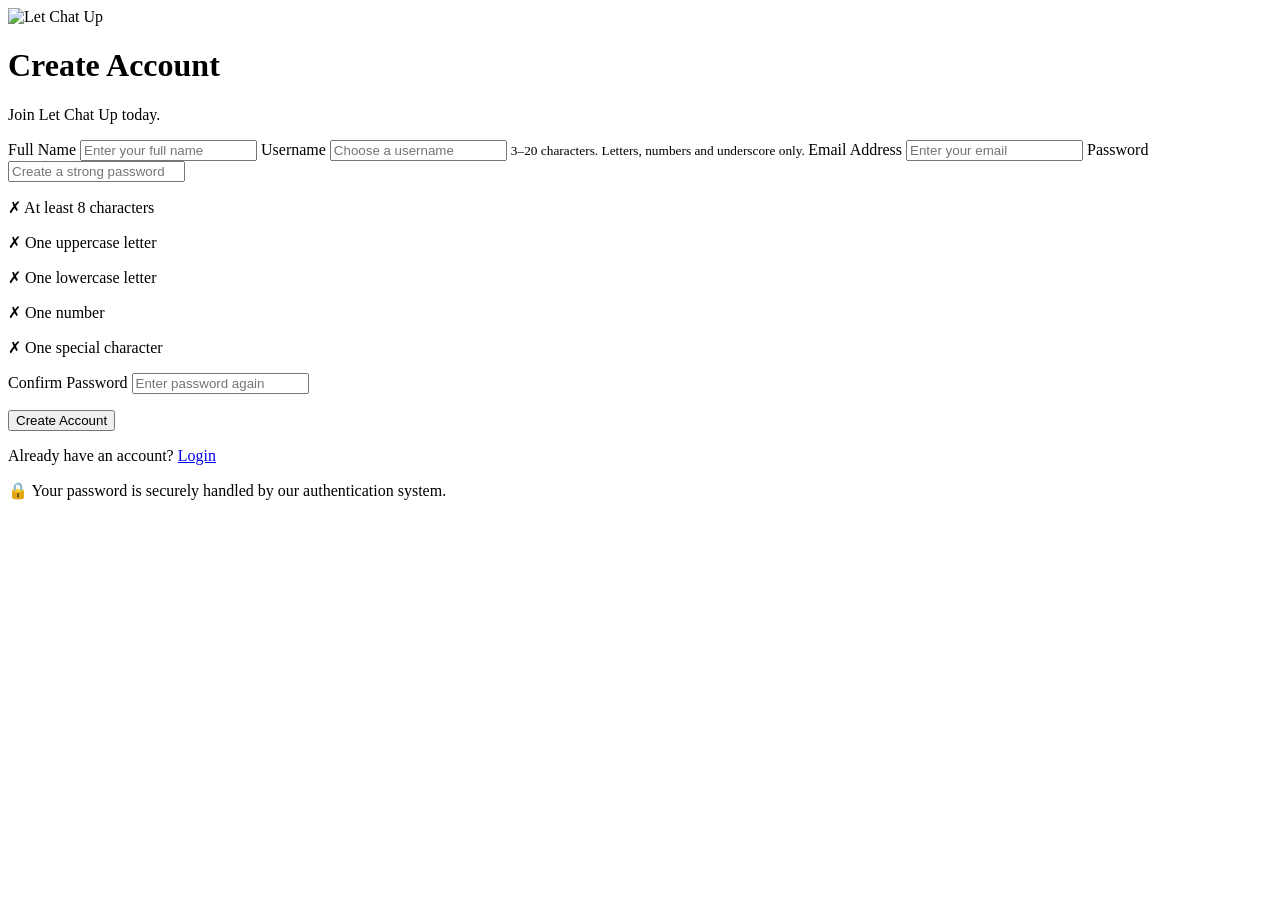
==== register.html @ 82f8b3ab "Create register.html" ====
<!DOCTYPE html>
<html lang="en">
<head>
    <meta charset="UTF-8">
    <meta name="viewport" content="width=device-width, initial-scale=1.0">

    <title>Create Account - Let Chat Up</title>

    <link rel="stylesheet" href="css/style.css">
</head>

<body>

    <main class="auth-page">

        <div class="auth-card">

            <img
                src="image/let-chat-up.png"
                alt="Let Chat Up"
                class="small-logo"
            >

            <h1>Create Account</h1>

            <p class="auth-subtitle">
                Join Let Chat Up today.
            </p>

            <form id="registerForm">

                <label for="fullName">
                    Full Name
                </label>

                <input
                    type="text"
                    id="fullName"
                    placeholder="Enter your full name"
                    autocomplete="name"
                    required
                >

                <label for="username">
                    Username
                </label>

                <input
                    type="text"
                    id="username"
                    placeholder="Choose a username"
                    autocomplete="username"
                    minlength="3"
                    required
                >

                <small>
                    3–20 characters. Letters, numbers and underscore only.
                </small>

                <label for="email">
                    Email Address
                </label>

                <input
                    type="email"
                    id="email"
                    placeholder="Enter your email"
                    autocomplete="email"
                    required
                >

                <label for="password">
                    Password
                </label>

                <input
                    type="password"
                    id="password"
                    placeholder="Create a strong password"
                    autocomplete="new-password"
                    required
                >

                <div id="passwordRequirements">

                    <p id="length">✗ At least 8 characters</p>

                    <p id="uppercase">✗ One uppercase letter</p>

                    <p id="lowercase">✗ One lowercase letter</p>

                    <p id="number">✗ One number</p>

                    <p id="special">✗ One special character</p>

                </div>

                <label for="confirmPassword">
                    Confirm Password
                </label>

                <input
                    type="password"
                    id="confirmPassword"
                    placeholder="Enter password again"
                    autocomplete="new-password"
                    required
                >

                <p id="passwordMessage"></p>

                <button
                    type="submit"
                    id="registerButton"
                >
                    Create Account
                </button>

                <p id="registerMessage"></p>

            </form>

            <p class="switch-page">
                Already have an account?
                <a href="login.html">Login</a>
            </p>

            <p class="security-note">
                🔒 Your password is securely handled by
                our authentication system.
            </p>

        </div>

    </main>

    <script type="module" src="js/register.js"></script>

</body>
</html>
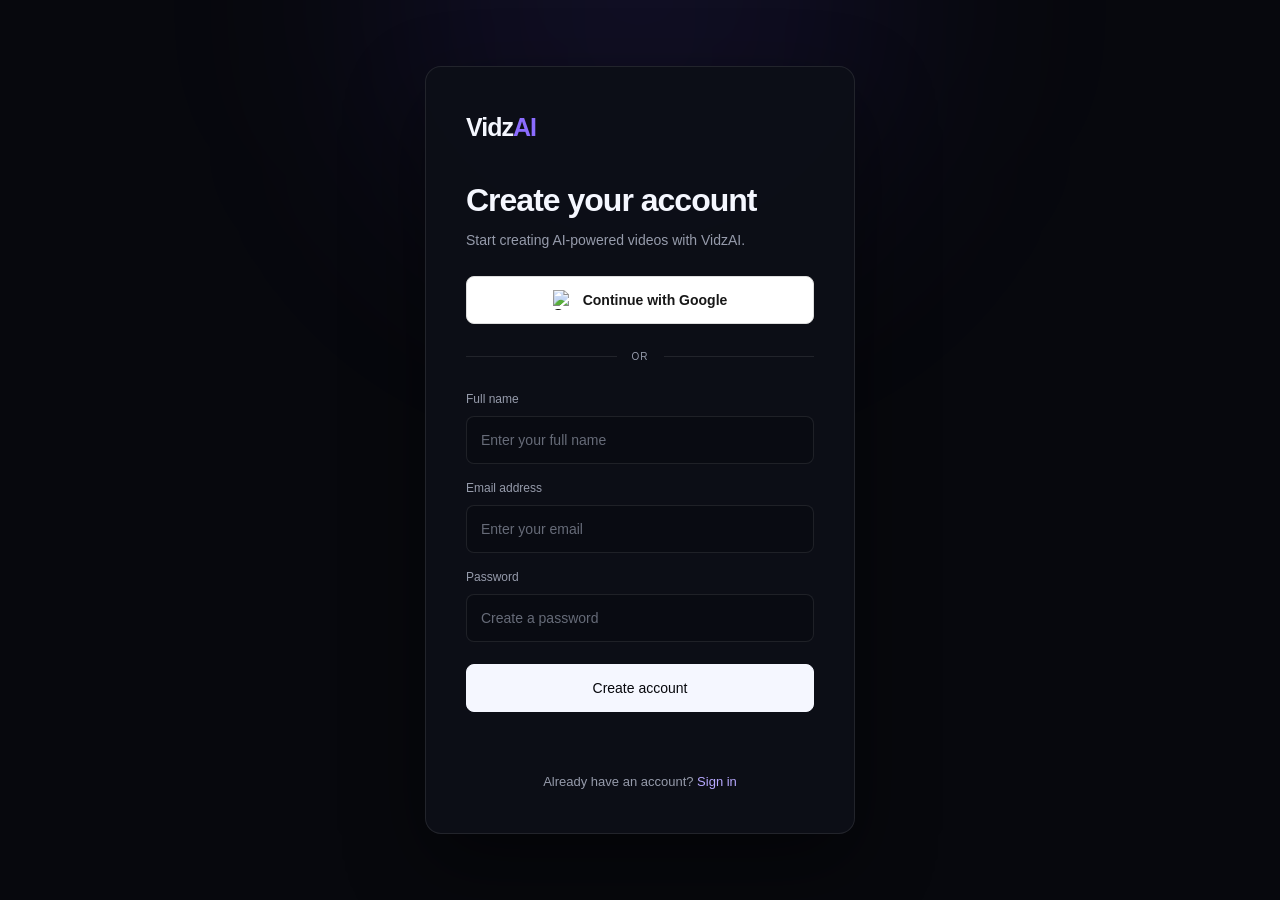
==== commit b429d0ba: "Update register.html" ====
--- a/register.html
+++ b/register.html
@@ -4,7 +4,7 @@
     <meta charset="UTF-8">
     <meta name="viewport" content="width=device-width, initial-scale=1.0">
 
-    <title>Create Account - Let Chat Up</title>
+    <title>Create Account — VidzAI</title>
 
     <link rel="stylesheet" href="css/style.css">
 </head>
@@ -15,60 +15,62 @@
 
         <div class="auth-card">
 
-            <img
-                src="image/let-chat-up.png"
-                alt="Let Chat Up"
-                class="small-logo"
-            >
+            <a href="index.html" class="brand">
+                Vidz<span>AI</span>
+            </a>
 
-            <h1>Create Account</h1>
+            <h1>Create your account</h1>
 
             <p class="auth-subtitle">
-                Join Let Chat Up today.
+                Start creating AI-powered videos with VidzAI.
             </p>
+
+            <!-- GOOGLE REGISTRATION -->
+
+            <button id="googleBtn" class="google-btn" type="button">
+
+                <img
+                    src="https://www.gstatic.com/firebasejs/ui/2.0.0/images/auth/google.svg"
+                    alt="Google"
+                >
+
+                <span>Continue with Google</span>
+
+            </button>
+
+
+            <div class="auth-divider">
+                <span>OR</span>
+            </div>
+
+
+            <!-- EMAIL REGISTRATION -->
 
             <form id="registerForm">
 
-                <label for="fullName">
-                    Full Name
+                <label for="name">
+                    Full name
                 </label>
 
                 <input
                     type="text"
-                    id="fullName"
+                    id="name"
                     placeholder="Enter your full name"
-                    autocomplete="name"
                     required
                 >
 
-                <label for="username">
-                    Username
-                </label>
-
-                <input
-                    type="text"
-                    id="username"
-                    placeholder="Choose a username"
-                    autocomplete="username"
-                    minlength="3"
-                    required
-                >
-
-                <small>
-                    3–20 characters. Letters, numbers and underscore only.
-                </small>
 
                 <label for="email">
-                    Email Address
+                    Email address
                 </label>
 
                 <input
                     type="email"
                     id="email"
                     placeholder="Enter your email"
-                    autocomplete="email"
                     required
                 >
+
 
                 <label for="password">
                     Password
@@ -77,65 +79,73 @@
                 <input
                     type="password"
                     id="password"
-                    placeholder="Create a strong password"
-                    autocomplete="new-password"
+                    placeholder="Create a password"
+                    minlength="6"
                     required
                 >
 
-                <div id="passwordRequirements">
 
-                    <p id="length">✗ At least 8 characters</p>
+                <button
+                    type="submit"
+                    class="primary-btn auth-submit"
+                >
+                    Create account
+                </button>
 
-                    <p id="uppercase">✗ One uppercase letter</p>
+            </form>
 
-                    <p id="lowercase">✗ One lowercase letter</p>
 
-                    <p id="number">✗ One number</p>
+            <!-- GOOGLE PROFILE COMPLETION -->
 
-                    <p id="special">✗ One special character</p>
+            <form id="googleProfileForm" style="display: none;">
 
-                </div>
-
-                <label for="confirmPassword">
-                    Confirm Password
+                <label for="googleName">
+                    Full name
                 </label>
 
                 <input
-                    type="password"
-                    id="confirmPassword"
-                    placeholder="Enter password again"
-                    autocomplete="new-password"
+                    type="text"
+                    id="googleName"
+                    placeholder="Your name"
                     required
                 >
 
-                <p id="passwordMessage"></p>
+
+                <label for="googleEmail">
+                    Email address
+                </label>
+
+                <input
+                    type="email"
+                    id="googleEmail"
+                    readonly
+                >
+
 
                 <button
                     type="submit"
-                    id="registerButton"
+                    class="primary-btn auth-submit"
                 >
-                    Create Account
+                    Complete registration
                 </button>
-
-                <p id="registerMessage"></p>
 
             </form>
 
-            <p class="switch-page">
+
+            <p id="authMessage" class="auth-message"></p>
+
+
+            <p class="auth-switch">
                 Already have an account?
-                <a href="login.html">Login</a>
-            </p>
-
-            <p class="security-note">
-                🔒 Your password is securely handled by
-                our authentication system.
+                <a href="login.html">Sign in</a>
             </p>
 
         </div>
 
     </main>
 
-    <script type="module" src="js/register.js"></script>
+
+    <script type="module" src="js/auth.js"></script>
 
 </body>
-</html>
+                </html>
--- a/css/style.css
+++ b/css/style.css
@@ -0,0 +1,1416 @@
+* {
+    margin: 0;
+    padding: 0;
+    box-sizing: border-box;
+}
+
+:root {
+    --background: #07080d;
+    --surface: #0d0f17;
+    --surface-light: #131622;
+    --border: rgba(255, 255, 255, 0.09);
+    --text: #f5f7ff;
+    --muted: #969bab;
+    --accent: #8b6cff;
+    --accent-light: #b7a8ff;
+}
+
+html {
+    scroll-behavior: smooth;
+}
+
+body {
+    background: var(--background);
+    color: var(--text);
+    font-family:
+        Inter,
+        -apple-system,
+        BlinkMacSystemFont,
+        "Segoe UI",
+        Arial,
+        sans-serif;
+    line-height: 1.6;
+}
+
+button,
+a,
+input {
+    font-family: inherit;
+}
+
+button {
+    cursor: pointer;
+}
+
+a {
+    color: inherit;
+    text-decoration: none;
+}
+
+
+/* =========================
+   NAVIGATION
+========================= */
+
+.navbar {
+    width: 100%;
+    min-height: 76px;
+
+    display: flex;
+    align-items: center;
+    justify-content: space-between;
+
+    padding: 0 6%;
+
+    border-bottom: 1px solid var(--border);
+
+    background: rgba(7, 8, 13, 0.85);
+
+    backdrop-filter: blur(18px);
+
+    position: sticky;
+    top: 0;
+    z-index: 100;
+}
+
+.brand {
+    font-size: 25px;
+    font-weight: 700;
+    letter-spacing: -1px;
+}
+
+.brand span {
+    color: var(--accent);
+}
+
+.nav-links {
+    display: flex;
+    gap: 32px;
+}
+
+.nav-links a {
+    color: var(--muted);
+    font-size: 14px;
+    transition: 0.25s;
+}
+
+.nav-links a:hover {
+    color: var(--text);
+}
+
+.nav-actions {
+    display: flex;
+    gap: 10px;
+}
+
+.login-btn,
+.signup-btn {
+    padding: 10px 18px;
+    border-radius: 8px;
+    font-size: 14px;
+}
+
+.login-btn {
+    background: transparent;
+    border: 1px solid var(--border);
+    color: var(--text);
+}
+
+.signup-btn {
+    background: var(--text);
+    color: #07080d;
+    border: 1px solid var(--text);
+}
+
+
+/* =========================
+   HERO
+========================= */
+
+.hero {
+    min-height: 650px;
+
+    display: flex;
+    justify-content: center;
+    align-items: center;
+
+    text-align: center;
+
+    padding: 100px 20px;
+
+    position: relative;
+    overflow: hidden;
+}
+
+.hero::before {
+    content: "";
+
+    position: absolute;
+
+    width: 650px;
+    height: 650px;
+
+    background: rgba(108, 84, 255, 0.12);
+
+    filter: blur(120px);
+
+    border-radius: 50%;
+
+    top: -300px;
+    left: 50%;
+
+    transform: translateX(-50%);
+
+    pointer-events: none;
+}
+
+.hero-content {
+    max-width: 850px;
+    position: relative;
+    z-index: 2;
+}
+
+.eyebrow,
+.small-label {
+    color: var(--accent-light);
+
+    font-size: 11px;
+    font-weight: 700;
+
+    letter-spacing: 2px;
+}
+
+.eyebrow {
+    margin-bottom: 25px;
+}
+
+.hero h1 {
+    font-size: clamp(45px, 7vw, 82px);
+
+    line-height: 1.03;
+
+    letter-spacing: -4px;
+
+    margin-bottom: 25px;
+}
+
+.hero h1 span {
+    display: block;
+    color: var(--accent-light);
+}
+
+.hero p {
+    max-width: 650px;
+
+    margin: 0 auto 35px;
+
+    color: var(--muted);
+
+    font-size: 18px;
+}
+
+.hero-actions {
+    display: flex;
+    justify-content: center;
+    gap: 12px;
+    flex-wrap: wrap;
+}
+
+.primary-btn,
+.outline-btn {
+    padding: 14px 24px;
+
+    border-radius: 8px;
+
+    font-size: 14px;
+
+    transition: 0.25s;
+}
+
+.primary-btn {
+    background: var(--text);
+    color: #07080d;
+    border: 1px solid var(--text);
+}
+
+.primary-btn:hover {
+    transform: translateY(-2px);
+}
+
+.outline-btn {
+    background: transparent;
+    color: var(--text);
+    border: 1px solid var(--border);
+}
+
+.outline-btn:hover {
+    background: var(--surface-light);
+}
+
+
+/* =========================
+   STUDIO PREVIEW
+========================= */
+
+.studio-preview {
+    padding: 0 6% 120px;
+}
+
+.preview-window {
+    max-width: 1150px;
+
+    margin: auto;
+
+    background: var(--surface);
+
+    border: 1px solid var(--border);
+
+    border-radius: 14px;
+
+    overflow: hidden;
+
+    box-shadow:
+        0 40px 100px rgba(0, 0, 0, 0.45);
+}
+
+.window-header {
+    height: 50px;
+
+    display: flex;
+    align-items: center;
+    justify-content: center;
+
+    border-bottom: 1px solid var(--border);
+
+    position: relative;
+}
+
+.window-dots {
+    position: absolute;
+    left: 18px;
+
+    display: flex;
+    gap: 6px;
+}
+
+.window-dots span {
+    width: 7px;
+    height: 7px;
+
+    border-radius: 50%;
+
+    background: #555;
+}
+
+.window-title {
+    color: var(--muted);
+    font-size: 12px;
+}
+
+.studio-content {
+    display: flex;
+    min-height: 430px;
+}
+
+.studio-sidebar {
+    width: 190px;
+
+    border-right: 1px solid var(--border);
+
+    padding: 25px 15px;
+}
+
+.sidebar-item {
+    padding: 11px 13px;
+
+    margin-bottom: 5px;
+
+    color: var(--muted);
+
+    border-radius: 7px;
+
+    font-size: 13px;
+}
+
+.sidebar-item.active {
+    background: var(--surface-light);
+    color: var(--text);
+}
+
+.studio-main {
+    flex: 1;
+    padding: 35px;
+}
+
+.studio-heading {
+    margin-bottom: 30px;
+}
+
+.studio-heading h2 {
+    margin-top: 7px;
+    font-size: 25px;
+}
+
+.creation-grid {
+    display: grid;
+    grid-template-columns: 0.8fr 1.2fr;
+    gap: 18px;
+}
+
+.upload-panel,
+.prompt-panel {
+    background: var(--surface-light);
+
+    border: 1px solid var(--border);
+
+    border-radius: 10px;
+
+    padding: 25px;
+}
+
+.upload-panel {
+    text-align: center;
+    border-style: dashed;
+}
+
+.upload-icon {
+    width: 45px;
+    height: 45px;
+
+    margin: 10px auto 15px;
+
+    display: grid;
+    place-items: center;
+
+    border: 1px solid var(--border);
+
+    border-radius: 50%;
+
+    font-size: 25px;
+
+    color: var(--accent-light);
+}
+
+.upload-panel h3 {
+    font-size: 15px;
+}
+
+.upload-panel p {
+    color: var(--muted);
+    font-size: 12px;
+
+    margin: 8px 0 18px;
+}
+
+.upload-btn {
+    background: transparent;
+    border: 1px solid var(--border);
+    color: var(--text);
+
+    padding: 9px 14px;
+
+    border-radius: 7px;
+}
+
+.prompt-panel label {
+    display: block;
+
+    font-size: 12px;
+    color: var(--muted);
+
+    margin-bottom: 10px;
+}
+
+.prompt-box {
+    min-height: 105px;
+
+    padding: 15px;
+
+    background: #090b12;
+
+    border: 1px solid var(--border);
+
+    border-radius: 8px;
+
+    color: #c9cbd6;
+
+    font-size: 13px;
+}
+
+.settings-row {
+    display: flex;
+
+    gap: 20px;
+
+    margin: 20px 0;
+}
+
+.settings-row div {
+    flex: 1;
+}
+
+.settings-row span,
+.settings-row strong {
+    display: block;
+}
+
+.settings-row span {
+    color: var(--muted);
+    font-size: 10px;
+    margin-bottom: 4px;
+}
+
+.settings-row strong {
+    font-size: 12px;
+    font-weight: 500;
+}
+
+.generate-btn {
+    width: 100%;
+
+    padding: 12px;
+
+    background: var(--accent);
+
+    color: white;
+
+    border: none;
+
+    border-radius: 7px;
+
+    font-size: 13px;
+}
+
+
+/* =========================
+   FEATURES
+========================= */
+
+.features,
+.templates {
+    max-width: 1200px;
+
+    margin: auto;
+
+    padding: 100px 6%;
+}
+
+.section-heading {
+    max-width: 650px;
+
+    margin-bottom: 45px;
+}
+
+.section-heading h2 {
+    font-size: clamp(32px, 5vw, 50px);
+
+    line-height: 1.1;
+
+    letter-spacing: -2px;
+
+    margin: 12px 0 18px;
+}
+
+.section-heading > p:last-child {
+    color: var(--muted);
+}
+
+.feature-grid {
+    display: grid;
+
+    grid-template-columns: repeat(2, 1fr);
+
+    gap: 15px;
+}
+
+.feature-card {
+    padding: 35px;
+
+    background: var(--surface);
+
+    border: 1px solid var(--border);
+
+    border-radius: 12px;
+
+    transition: 0.3s;
+}
+
+.feature-card:hover {
+    border-color: rgba(139, 108, 255, 0.4);
+
+    transform: translateY(-4px);
+}
+
+.feature-number {
+    color: var(--accent-light);
+
+    font-size: 12px;
+
+    margin-bottom: 35px;
+}
+
+.feature-card h3 {
+    font-size: 20px;
+
+    margin-bottom: 10px;
+}
+
+.feature-card p {
+    color: var(--muted);
+
+    font-size: 14px;
+}
+
+
+/* =========================
+   TEMPLATES
+========================= */
+
+.template-grid {
+    display: grid;
+
+    grid-template-columns: repeat(3, 1fr);
+
+    gap: 15px;
+}
+
+.template-card {
+    min-height: 360px;
+
+    position: relative;
+
+    overflow: hidden;
+
+    border-radius: 12px;
+
+    border: 1px solid var(--border);
+
+    background-size: cover;
+    background-position: center;
+}
+
+.template-one {
+    background-image:
+        linear-gradient(
+            to top,
+            rgba(0, 0, 0, 0.85),
+            transparent
+        ),
+        url("https://images.unsplash.com/photo-1634017839464-5c339ebe3cb4?auto=format&fit=crop&w=800&q=80");
+}
+
+.template-two {
+    background-image:
+        linear-gradient(
+            to top,
+            rgba(0, 0, 0, 0.85),
+            transparent
+        ),
+        url("https://images.unsplash.com/photo-1485846234645-a62644f84728?auto=format&fit=crop&w=800&q=80");
+}
+
+.template-three {
+    background-image:
+        linear-gradient(
+            to top,
+            rgba(0, 0, 0, 0.85),
+            transparent
+        ),
+        url("https://images.unsplash.com/photo-1519681393784-d120267933ba?auto=format&fit=crop&w=800&q=80");
+}
+
+.template-overlay {
+    position: absolute;
+
+    left: 22px;
+    right: 22px;
+    bottom: 22px;
+}
+
+.template-overlay span {
+    font-size: 10px;
+
+    letter-spacing: 1.5px;
+
+    color: var(--accent-light);
+}
+
+.template-overlay h3 {
+    margin-top: 7px;
+
+    font-size: 20px;
+}
+
+
+/* =========================
+   ABOUT
+========================= */
+
+.about {
+    max-width: 1200px;
+
+    margin: auto;
+
+    padding: 100px 6%;
+
+    display: grid;
+
+    grid-template-columns: 1fr 1fr;
+
+    gap: 80px;
+
+    border-top: 1px solid var(--border);
+}
+
+.about h2 {
+    font-size: 42px;
+
+    line-height: 1.1;
+
+    letter-spacing: -2px;
+
+    margin-top: 12px;
+}
+
+.about > p {
+    color: var(--muted);
+
+    font-size: 17px;
+
+    align-self: end;
+}
+
+
+/* =========================
+   FOOTER
+========================= */
+
+footer {
+    padding: 50px 6%;
+
+    border-top: 1px solid var(--border);
+
+    display: flex;
+
+    justify-content: space-between;
+
+    align-items: center;
+
+    gap: 20px;
+
+    color: var(--muted);
+
+    font-size: 12px;
+}
+
+.footer-brand {
+    font-size: 20px;
+
+    font-weight: 700;
+
+    color: var(--text);
+}
+
+.footer-brand span {
+    color: var(--accent);
+}
+
+
+/* =========================
+   AUTHENTICATION
+========================= */
+
+.auth-page {
+    min-height: 100vh;
+
+    display: flex;
+    align-items: center;
+    justify-content: center;
+
+    padding: 40px 20px;
+
+    position: relative;
+
+    overflow: hidden;
+}
+
+.auth-page::before {
+    content: "";
+
+    position: absolute;
+
+    width: 500px;
+    height: 500px;
+
+    background: rgba(108, 84, 255, 0.10);
+
+    filter: blur(120px);
+
+    border-radius: 50%;
+
+    top: -250px;
+    left: 50%;
+
+    transform: translateX(-50%);
+
+    pointer-events: none;
+}
+
+.auth-card {
+    width: 100%;
+    max-width: 430px;
+
+    padding: 40px;
+
+    background: rgba(13, 15, 23, 0.96);
+
+    border: 1px solid var(--border);
+
+    border-radius: 16px;
+
+    box-shadow:
+        0 30px 80px rgba(0, 0, 0, 0.45);
+
+    position: relative;
+    z-index: 2;
+}
+
+.auth-card .brand {
+    display: inline-block;
+
+    margin-bottom: 35px;
+}
+
+.auth-card h1 {
+    font-size: 32px;
+
+    line-height: 1.15;
+
+    letter-spacing: -1px;
+
+    margin-bottom: 10px;
+}
+
+.auth-subtitle {
+    color: var(--muted);
+
+    font-size: 14px;
+
+    margin-bottom: 25px;
+}
+
+
+/* GOOGLE BUTTON */
+
+.google-btn {
+    width: 100%;
+
+    min-height: 48px;
+
+    padding: 12px 16px;
+
+    display: flex;
+    align-items: center;
+    justify-content: center;
+
+    gap: 10px;
+
+    background: #ffffff;
+
+    color: #171717;
+
+    border: 1px solid #dddddd;
+
+    border-radius: 8px;
+
+    font-size: 14px;
+
+    font-weight: 600;
+
+    transition:
+        background 0.2s ease,
+        transform 0.2s ease,
+        box-shadow 0.2s ease;
+}
+
+.google-btn img {
+    width: 20px;
+    height: 20px;
+
+    display: block;
+
+    flex-shrink: 0;
+}
+
+.google-btn span {
+    line-height: 1;
+}
+
+.google-btn:hover {
+    background: #f5f5f5;
+
+    transform: translateY(-1px);
+
+    box-shadow:
+        0 5px 20px rgba(0, 0, 0, 0.20);
+}
+
+.google-btn:active {
+    transform: translateY(0);
+}
+
+
+/* AUTH DIVIDER */
+
+.auth-divider {
+    display: flex;
+
+    align-items: center;
+
+    gap: 15px;
+
+    margin: 25px 0;
+
+    color: var(--muted);
+
+    font-size: 10px;
+
+    letter-spacing: 1px;
+}
+
+.auth-divider::before,
+.auth-divider::after {
+    content: "";
+
+    height: 1px;
+
+    flex: 1;
+
+    background: var(--border);
+}
+
+
+/* FORM */
+
+.auth-card label {
+    display: block;
+
+    margin: 15px 0 7px;
+
+    font-size: 12px;
+
+    color: var(--muted);
+}
+
+.auth-card input {
+    width: 100%;
+
+    min-height: 48px;
+
+    padding: 13px 14px;
+
+    background: #090b12;
+
+    border: 1px solid var(--border);
+
+    border-radius: 8px;
+
+    color: var(--text);
+
+    outline: none;
+
+    font-size: 14px;
+
+    transition:
+        border-color 0.2s ease,
+        box-shadow 0.2s ease;
+}
+
+.auth-card input::placeholder {
+    color: #666b78;
+}
+
+.auth-card input:focus {
+    border-color: var(--accent);
+
+    box-shadow:
+        0 0 0 3px rgba(139, 108, 255, 0.10);
+}
+
+
+/* AUTH SUBMIT */
+
+.auth-submit {
+    width: 100%;
+
+    min-height: 48px;
+
+    margin-top: 22px;
+}
+
+
+/* AUTH MESSAGE */
+
+.auth-message {
+    min-height: 20px;
+
+    margin-top: 15px;
+
+    color: var(--muted);
+
+    font-size: 12px;
+
+    text-align: center;
+}
+
+
+/* AUTH SWITCH */
+
+.auth-switch {
+    margin-top: 25px;
+
+    text-align: center;
+
+    color: var(--muted);
+
+    font-size: 13px;
+}
+
+.auth-switch a {
+    color: var(--accent-light);
+
+    transition: color 0.2s ease;
+}
+
+.auth-switch a:hover {
+    color: var(--text);
+}
+
+
+/* =========================
+   MOBILE
+========================= */
+
+@media (max-width: 800px) {
+
+    .nav-links {
+        display: none;
+    }
+
+    .navbar {
+        padding: 0 5%;
+    }
+
+    .hero {
+        min-height: 570px;
+
+        padding-top: 80px;
+    }
+
+    .hero h1 {
+        letter-spacing: -2px;
+    }
+
+    .studio-preview {
+        padding-left: 4%;
+        padding-right: 4%;
+    }
+
+    .studio-sidebar {
+        display: none;
+    }
+
+    .creation-grid {
+        grid-template-columns: 1fr;
+    }
+
+    .feature-grid {
+        grid-template-columns: 1fr;
+    }
+
+    .template-grid {
+        grid-template-columns: 1fr;
+    }
+
+    .template-card {
+        min-height: 300px;
+    }
+
+    .about {
+        grid-template-columns: 1fr;
+
+        gap: 30px;
+    }
+
+    .about h2 {
+        font-size: 35px;
+    }
+
+    footer {
+        flex-direction: column;
+
+        text-align: center;
+    }
+}
+
+
+/* =========================
+   SMALL PHONES
+========================= */
+
+@media (max-width: 480px) {
+
+    .nav-actions .login-btn {
+        display: none;
+    }
+
+    .hero h1 {
+        font-size: 43px;
+    }
+
+    .hero p {
+        font-size: 15px;
+    }
+
+    .hero-actions {
+        flex-direction: column;
+    }
+
+    .primary-btn,
+    .outline-btn {
+        width: 100%;
+    }
+
+    .studio-main {
+        padding: 20px;
+    }
+
+    .settings-row {
+        gap: 10px;
+    }
+
+    .auth-page {
+        padding: 25px 15px;
+    }
+
+    .auth-card {
+        padding: 30px 22px;
+
+        border-radius: 14px;
+    }
+
+    .auth-card h1 {
+        font-size: 28px;
+    }
+
+    .google-btn {
+        min-height: 46px;
+
+        padding: 11px 14px;
+    }
+
+    .google-btn img {
+        width: 19px;
+        height: 19px;
+    }
+}
+/* =========================================
+   VIDZAI CREATOR PAGE
+========================================= */
+
+.creator-header {
+    width: 100%;
+    height: 70px;
+    padding: 0 6%;
+    display: flex;
+    align-items: center;
+    justify-content: space-between;
+    background: #080b24;
+    border-bottom: 1px solid rgba(255,255,255,0.08);
+    box-sizing: border-box;
+}
+
+.creator-header .brand {
+    color: #ffffff;
+    text-decoration: none;
+    font-size: 24px;
+    font-weight: 800;
+}
+
+.creator-header .brand span {
+    color: #6c63ff;
+}
+
+.creator-account {
+    display: flex;
+    align-items: center;
+}
+
+.user-avatar {
+    width: 42px;
+    height: 42px;
+    border-radius: 50%;
+    background: #6c63ff;
+    color: #ffffff;
+    display: flex;
+    align-items: center;
+    justify-content: center;
+    font-size: 17px;
+    font-weight: 700;
+    overflow: hidden;
+}
+
+.user-avatar img {
+    width: 100%;
+    height: 100%;
+    object-fit: cover;
+}
+
+
+/* MAIN */
+
+.creator-page {
+    width: 100%;
+    max-width: 900px;
+    margin: 0 auto;
+    padding: 55px 20px 80px;
+    box-sizing: border-box;
+}
+
+.creator-intro {
+    text-align: center;
+    margin-bottom: 40px;
+}
+
+.creator-intro h1 {
+    margin: 0 0 12px;
+    color: #ffffff;
+    font-size: 38px;
+    line-height: 1.2;
+}
+
+.creator-intro p {
+    margin: 0;
+    color: #a8aec7;
+    font-size: 16px;
+}
+
+
+/* CARDS */
+
+.creator-card {
+    background: #101536;
+    border: 1px solid rgba(255,255,255,0.08);
+    border-radius: 18px;
+    padding: 25px;
+    margin-bottom: 20px;
+    box-shadow: 0 15px 40px rgba(0,0,0,0.18);
+}
+
+.creator-card h2 {
+    margin: 0 0 8px;
+    color: #ffffff;
+    font-size: 20px;
+}
+
+.section-description {
+    margin: 0 0 20px;
+    color: #8f96b5;
+    font-size: 14px;
+}
+
+
+/* STYLE OPTIONS */
+
+.style-grid {
+    display: grid;
+    grid-template-columns: repeat(3, 1fr);
+    gap: 12px;
+}
+
+.style-option {
+    min-height: 105px;
+    padding: 18px;
+    text-align: left;
+    color: #ffffff;
+    background: #171d43;
+    border: 1px solid rgba(255,255,255,0.08);
+    border-radius: 14px;
+    cursor: pointer;
+    transition: 0.2s ease;
+}
+
+.style-option:hover {
+    transform: translateY(-2px);
+    border-color: #6c63ff;
+}
+
+.style-option.active {
+    background: rgba(108,99,255,0.15);
+    border-color: #6c63ff;
+    box-shadow: 0 0 0 2px rgba(108,99,255,0.12);
+}
+
+.style-option strong {
+    display: block;
+    margin-bottom: 8px;
+    font-size: 15px;
+}
+
+.style-option span {
+    display: block;
+    color: #969dbb;
+    font-size: 12px;
+    line-height: 1.5;
+}
+
+
+/* UPLOAD */
+
+.upload-box {
+    min-height: 150px;
+    border: 1px dashed #555d82;
+    border-radius: 14px;
+    display: flex;
+    flex-direction: column;
+    align-items: center;
+    justify-content: center;
+    cursor: pointer;
+    background: #0c1130;
+    transition: 0.2s ease;
+}
+
+.upload-box:hover {
+    border-color: #6c63ff;
+    background: #111741;
+}
+
+.upload-icon {
+    width: 42px;
+    height: 42px;
+    border-radius: 50%;
+    display: flex;
+    align-items: center;
+    justify-content: center;
+    background: #6c63ff;
+    color: #ffffff;
+    font-size: 25px;
+    margin-bottom: 10px;
+}
+
+.upload-box strong {
+    color: #ffffff;
+    font-size: 15px;
+}
+
+.upload-box small {
+    color: #7f86a5;
+    margin-top: 5px;
+}
+
+
+/* IMAGE PREVIEW */
+
+.image-preview {
+    margin-top: 18px;
+}
+
+.image-preview img {
+    display: block;
+    width: 100%;
+    max-height: 350px;
+    object-fit: contain;
+    border-radius: 12px;
+    background: #080b24;
+}
+
+
+/* TEXTAREA */
+
+#videoPrompt {
+    width: 100%;
+    min-height: 150px;
+    padding: 16px;
+    box-sizing: border-box;
+    resize: vertical;
+    color: #ffffff;
+    background: #0b1030;
+    border: 1px solid #30385f;
+    border-radius: 12px;
+    outline: none;
+    font-family: inherit;
+    font-size: 14px;
+    line-height: 1.6;
+}
+
+#videoPrompt:focus {
+    border-color: #6c63ff;
+    box-shadow: 0 0 0 3px rgba(108,99,255,0.12);
+}
+
+#videoPrompt::placeholder {
+    color: #6e7594;
+}
+
+
+/* SETTINGS */
+
+.settings-grid {
+    display: grid;
+    grid-template-columns: 1fr 1fr;
+    gap: 15px;
+}
+
+.setting label {
+    display: block;
+    margin-bottom: 8px;
+    color: #c4c8dc;
+    font-size: 13px;
+}
+
+.setting select {
+    width: 100%;
+    padding: 13px;
+    color: #ffffff;
+    background: #0b1030;
+    border: 1px solid #30385f;
+    border-radius: 10px;
+    outline: none;
+    font-size: 14px;
+}
+
+.setting select:focus {
+    border-color: #6c63ff;
+}
+
+
+/* GENERATE */
+
+.generate-section {
+    text-align: center;
+    padding: 15px 0 30px;
+}
+
+.generate-btn {
+    width: 100%;
+    max-width: 500px;
+    padding: 17px 25px;
+    border: none;
+    border-radius: 12px;
+    color: #ffffff;
+    background: linear-gradient(135deg, #6c63ff, #8a5cff);
+    font-size: 16px;
+    font-weight: 700;
+    cursor: pointer;
+    transition: 0.2s ease;
+    box-shadow: 0 12px 30px rgba(108,99,255,0.25);
+}
+
+.generate-btn:hover {
+    transform: translateY(-2px);
+    box-shadow: 0 16px 35px rgba(108,99,255,0.35);
+}
+
+.generate-btn:disabled {
+    opacity: 0.6;
+   
